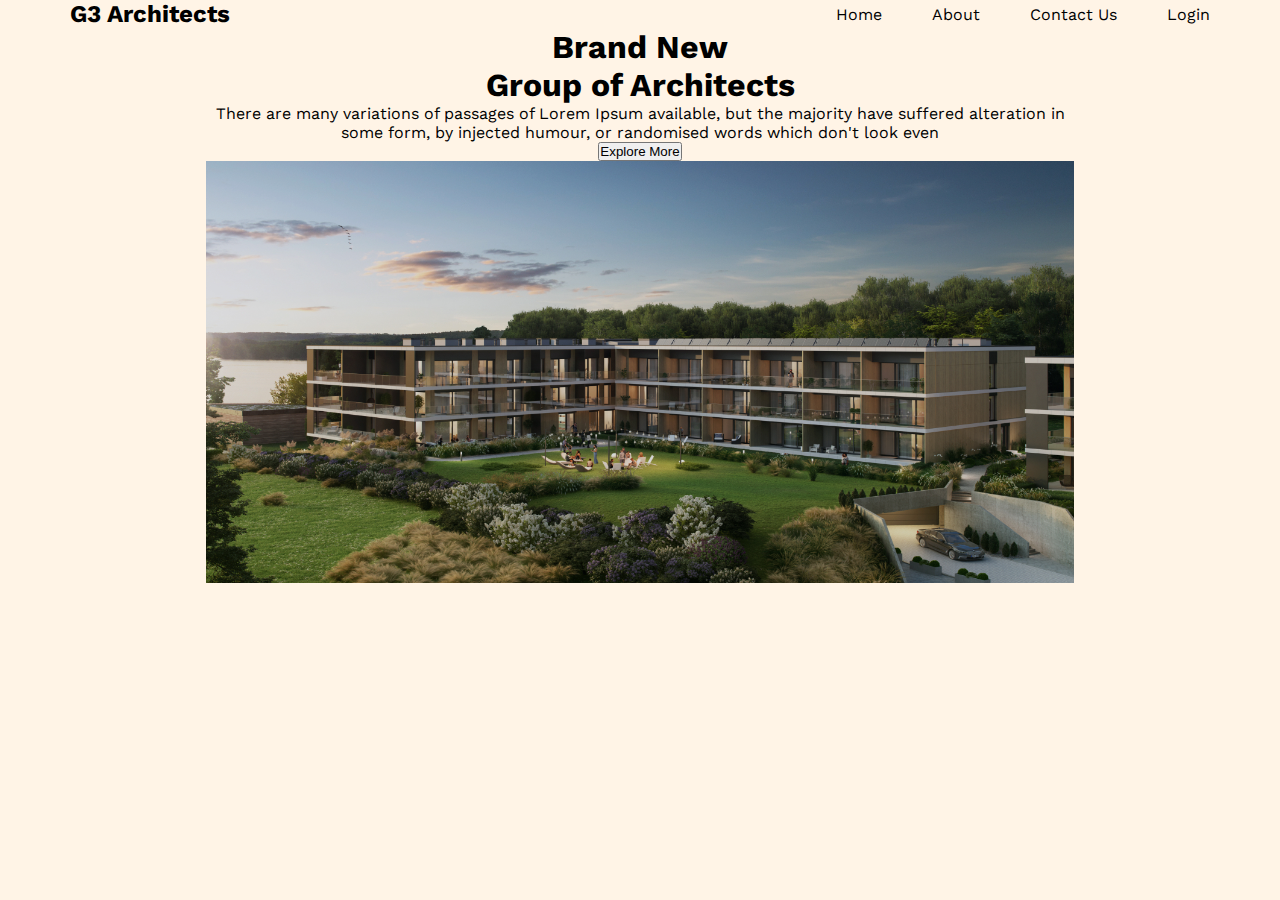
==== week-2/bd-architects/index.html @ 9b281afd "initial commit" ====
<!DOCTYPE html>
<html lang="en">
<head>
    <meta charset="UTF-8">
    <meta name="viewport" content="width=device-width, initial-scale=1.0">
    <title>BD Architect</title>
    <link rel="stylesheet" href="./styles/style.css">
</head>
<body>
    <header>
        <div class="container">
            <nav>
                <h2 class="brand-logo"><a href="#">G3 Architects</a></h2>
                <ul class="navbar">
                    <li class="nav-item"><a href="#">Home</a></li>
                    <li class="nav-item"><a href="#">About</a></li>
                    <li class="nav-item"><a href="#">Contact Us</a></li>
                    <li class="nav-item"><a href="#">Login</a></li>
                </ul>
            </nav>
            <div class="header-content">
                <div class="content">
                    <h1>Brand New <br> Group of Architects</h1>
                    <p>There are many variations of passages of Lorem Ipsum available, but the majority have suffered alteration in <br> some form, by injected humour, or randomised words which don't look even</p>
                </div>
                <button class="btn btn-explore">Explore More</button>
                <img src="./images/banner.png" alt="Banner image">
            </div>
        </div>
    </header>
</body>
</html>
---- week-2/bd-architects/styles/style.css ----
@import url('https://fonts.googleapis.com/css2?family=Work+Sans:ital,wght@0,100..900;1,100..900&display=swap');

*{
    padding: 0;
    margin: 0;
    box-sizing: border-box;
}

:root{
    --primary-color: #FF900E;
}

body {
    width: 100%;
    font-family: "Work Sans", sans-serif;
}

ul {
    list-style-type: none;
}

a {
    text-decoration: none;
    cursor: pointer;
}

/* Header */
header {
    height: 100vh;
    background-color: rgba(255, 144, 14, 10%);
}
.container{
    max-width: 1140px;
    margin: auto;
}
/* Navbar */
nav {
    width: 100%;
    display: flex;
    justify-content: space-between;
    align-items: center;
}
.brand-logo > a{
    color: black;
}
.navbar {
    display: flex;
    gap: 50px;
}
.nav-item > a{
    color: black;
}
.header-content{
    display: flex;
    flex-direction: column;
    align-items: center;
}
.content {
    text-align: center;
}
.header-content > img {
    object-fit: cover;
    width: 868px;
}
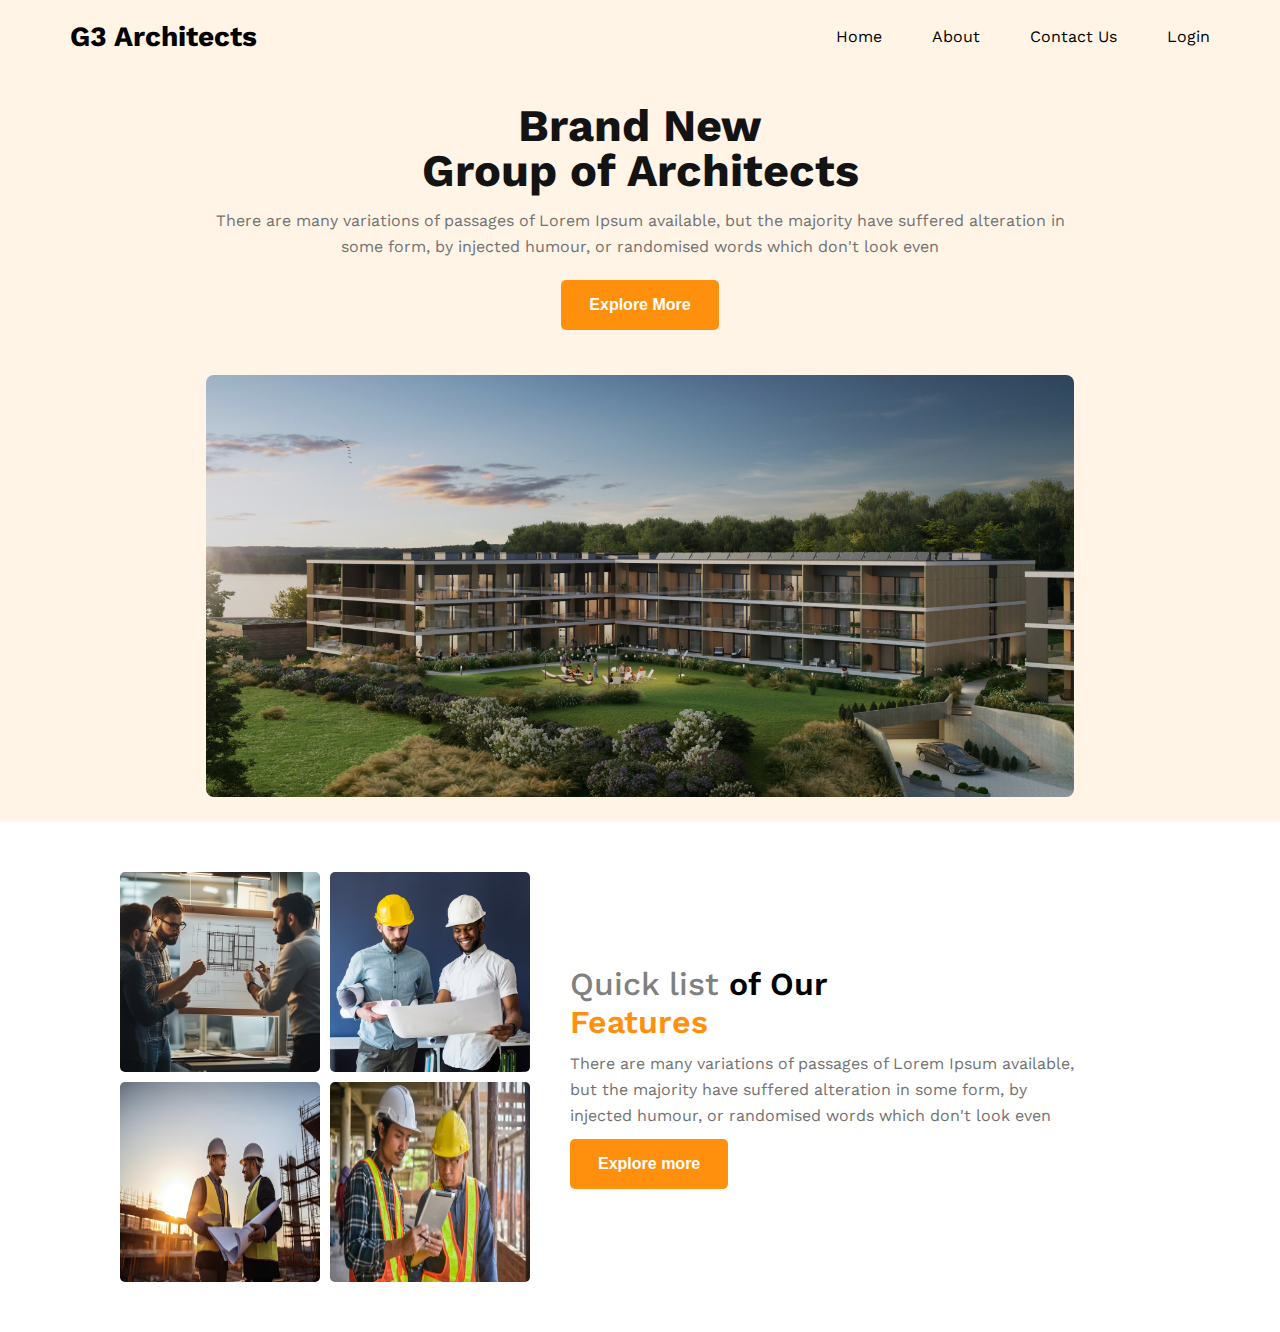
==== commit 5f343e0c: "feature section done" ====
--- a/week-2/bd-architects/index.html
+++ b/week-2/bd-architects/index.html
@@ -1,32 +1,62 @@
 <!DOCTYPE html>
 <html lang="en">
-<head>
-    <meta charset="UTF-8">
-    <meta name="viewport" content="width=device-width, initial-scale=1.0">
+  <head>
+    <meta charset="UTF-8" />
+    <meta name="viewport" content="width=device-width, initial-scale=1.0" />
     <title>BD Architect</title>
-    <link rel="stylesheet" href="./styles/style.css">
-</head>
-<body>
+    <link rel="stylesheet" href="./styles/style.css" />
+  </head>
+  <body>
     <header>
-        <div class="container">
-            <nav>
-                <h2 class="brand-logo"><a href="#">G3 Architects</a></h2>
-                <ul class="navbar">
-                    <li class="nav-item"><a href="#">Home</a></li>
-                    <li class="nav-item"><a href="#">About</a></li>
-                    <li class="nav-item"><a href="#">Contact Us</a></li>
-                    <li class="nav-item"><a href="#">Login</a></li>
-                </ul>
-            </nav>
-            <div class="header-content">
-                <div class="content">
-                    <h1>Brand New <br> Group of Architects</h1>
-                    <p>There are many variations of passages of Lorem Ipsum available, but the majority have suffered alteration in <br> some form, by injected humour, or randomised words which don't look even</p>
-                </div>
-                <button class="btn btn-explore">Explore More</button>
-                <img src="./images/banner.png" alt="Banner image">
-            </div>
+      <div class="container header">
+        <nav>
+          <h2 class="brand-logo"><a href="#">G3 Architects</a></h2>
+          <ul class="navbar">
+            <li class="nav-item"><a href="#">Home</a></li>
+            <li class="nav-item"><a href="#">About</a></li>
+            <li class="nav-item"><a href="#">Contact Us</a></li>
+            <li class="nav-item"><a href="#">Login</a></li>
+          </ul>
+        </nav>
+        <div class="header-content">
+          <div class="content">
+            <h1>
+              Brand New <br />
+              Group of Architects
+            </h1>
+            <p>
+              There are many variations of passages of Lorem Ipsum available,
+              but the majority have suffered alteration in <br />
+              some form, by injected humour, or randomised words which don't
+              look even
+            </p>
+          </div>
+          <button class="btn btn-explore">Explore More</button>
+          <img src="./images/banner.png" alt="Banner image" />
         </div>
+      </div>
     </header>
-</body>
-</html>+    <main class="container">
+      <div class="features">
+        <div class="img-grid">
+          <img src="./images/team1.png" alt="Team 1" class="single-img" />
+          <img src="./images/team2.png" alt="Team 2" class="single-img" />
+          <img src="./images/team3.png" alt="Team 3" class="single-img" />
+          <img src="./images/team4.png" alt="Team 4" class="single-img" />
+        </div>
+        <div class="feature-content">
+          <h1>
+            Quick list <span class="text-bold">of Our</span> <br />
+            <span class="text-primary">Features</span>
+            <p>
+              There are many variations of passages of Lorem Ipsum available,
+              but the majority have suffered alteration in some form, by
+              injected humour, or randomised words which don't look even
+            </p>
+            <button class="btn btn-explore">Explore more</button>
+          </h1>
+        </div>
+      </div>
+    </main>
+  </body>
+</html>
--- a/week-2/bd-architects/styles/style.css
+++ b/week-2/bd-architects/styles/style.css
@@ -1,64 +1,141 @@
-@import url('https://fonts.googleapis.com/css2?family=Work+Sans:ital,wght@0,100..900;1,100..900&display=swap');
+@import url("https://fonts.googleapis.com/css2?family=Work+Sans:ital,wght@0,100..900;1,100..900&display=swap");
 
-*{
-    padding: 0;
-    margin: 0;
-    box-sizing: border-box;
+* {
+  padding: 0;
+  margin: 0;
+  box-sizing: border-box;
 }
 
-:root{
-    --primary-color: #FF900E;
+:root {
+  --primary-color: #ff900e;
 }
 
 body {
-    width: 100%;
-    font-family: "Work Sans", sans-serif;
+  width: 100%;
+  font-family: "Work Sans", sans-serif;
 }
 
 ul {
-    list-style-type: none;
+  list-style-type: none;
 }
 
 a {
-    text-decoration: none;
-    cursor: pointer;
+  text-decoration: none;
+  cursor: pointer;
+}
+p {
+  color: rgb(114, 114, 114);
+  font-size: 16px;
+  font-weight: 400;
+  line-height: 26px;
+}
+.btn {
+  padding: 16px 28px;
+  border: none;
+  outline: none;
+  font-weight: 700;
+  font-size: 16px;
 }
 
 /* Header */
 header {
-    height: 100vh;
-    background-color: rgba(255, 144, 14, 10%);
+  background-color: rgba(255, 144, 14, 10%);
 }
-.container{
-    max-width: 1140px;
-    margin: auto;
+.container {
+  max-width: 1140px;
+  margin: auto;
+}
+
+.header {
+  display: flex;
+  flex-direction: column;
+  gap: 50px;
 }
 /* Navbar */
 nav {
-    width: 100%;
-    display: flex;
-    justify-content: space-between;
-    align-items: center;
+  width: 100%;
+  display: flex;
+  justify-content: space-between;
+  align-items: center;
+  margin-top: 20px;
 }
-.brand-logo > a{
-    color: black;
+.brand-logo {
+  color: rgb(19, 19, 19);
+  font-size: 28px;
+  font-weight: 700;
+  letter-spacing: 0%;
+  text-align: center;
+}
+.brand-logo > a {
+  color: black;
 }
 .navbar {
-    display: flex;
-    gap: 50px;
+  display: flex;
+  gap: 50px;
 }
-.nav-item > a{
-    color: black;
+.nav-item > a {
+  color: black;
 }
-.header-content{
-    display: flex;
-    flex-direction: column;
-    align-items: center;
+.header-content {
+  display: flex;
+  flex-direction: column;
+  gap: 20px;
+  align-items: center;
 }
 .content {
-    text-align: center;
+  text-align: center;
+}
+.content > h1 {
+  color: rgb(19, 19, 19);
+  font-size: 45px;
+  font-weight: 700;
+  line-height: 45px;
+  text-align: center;
+  margin-bottom: 15px;
 }
 .header-content > img {
-    object-fit: cover;
-    width: 868px;
-}+  object-fit: cover;
+  width: 868px;
+  border-radius: 8px;
+  margin: 25px 0;
+}
+.btn-explore {
+  background-color: var(--primary-color);
+  border-radius: 5px;
+  color: white;
+}
+/* Main */
+.features {
+  margin: 50px;
+  display: flex;
+  gap: 40px;
+  align-items: center;
+}
+.img-grid {
+  display: grid;
+  grid-template-columns: repeat(2, 1fr);
+  gap: 10px;
+}
+.img-grid > img {
+  width: 200px;
+  height: 200px;
+  border-radius: 5px;
+}
+.feature-content {
+  width: 50%;
+}
+.feature-content > h1 {
+  font-weight: 500;
+  color: gray;
+}
+.feature-content p {
+  margin: 10px 0;
+}
+.feature-content .text-bold {
+  font-weight: 600;
+  color: black;
+}
+.feature-content .text-primary {
+  font-weight: 600;
+  color: var(--primary-color);
+}
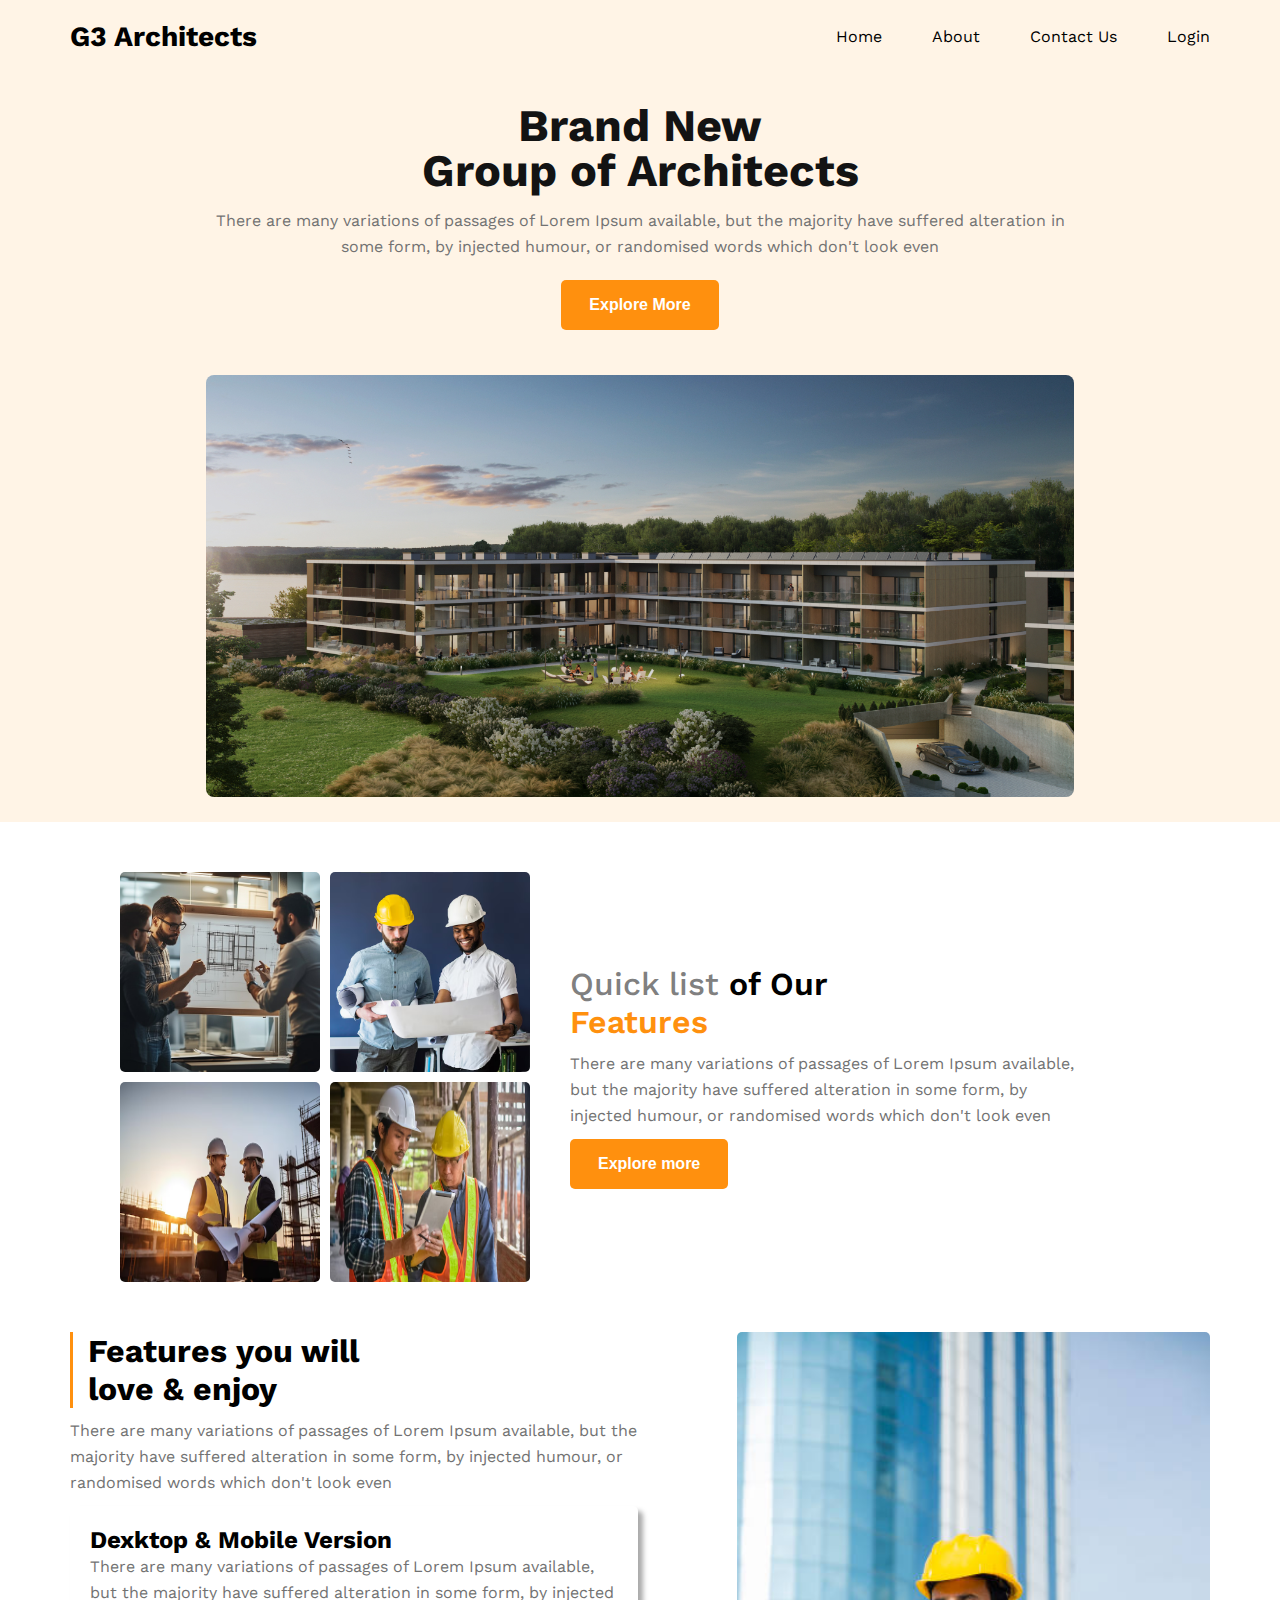
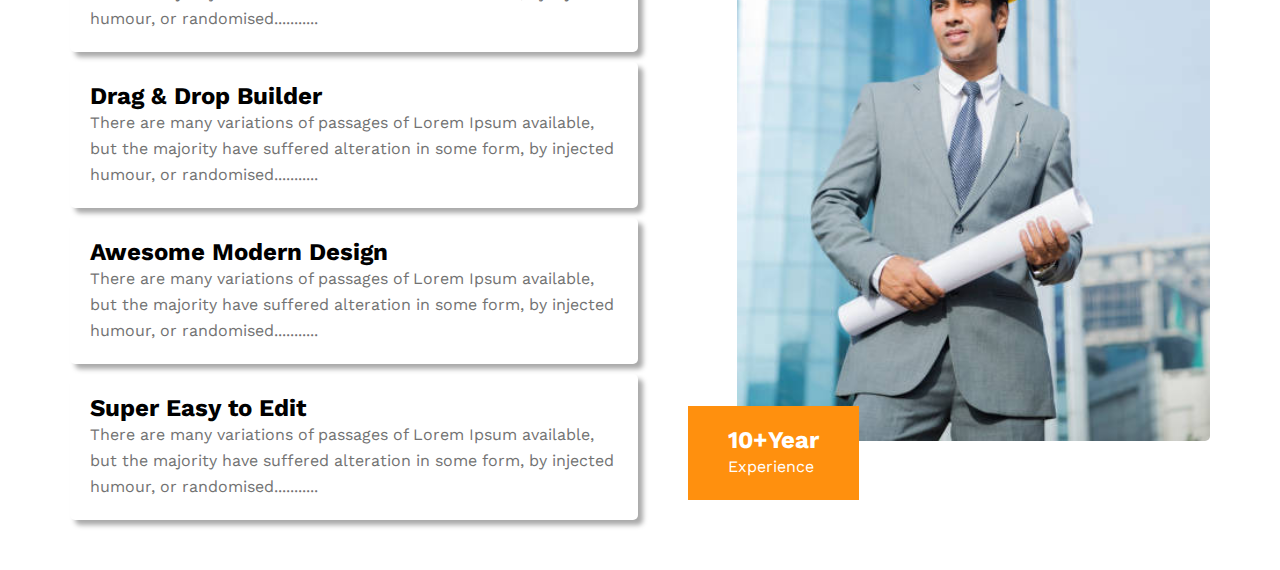
==== commit ad686621: "wow feature done" ====
--- a/week-2/bd-architects/index.html
+++ b/week-2/bd-architects/index.html
@@ -57,6 +57,60 @@
           </h1>
         </div>
       </div>
+      <div class="wow-feature">
+        <div class="love-content">
+          <h1>
+            Features you will <br />
+            love & enjoy
+          </h1>
+          <p>
+            There are many variations of passages of Lorem Ipsum available, but
+            the majority have suffered alteration in some form, by injected
+            humour, or randomised words which don't look even
+          </p>
+          <div class="feature-cards">
+            <div class="feature-card">
+              <h2>Dexktop & Mobile Version</h2>
+              <p>
+                There are many variations of passages of Lorem Ipsum available,
+                but the majority have suffered alteration in some form, by
+                injected humour, or randomised...........
+              </p>
+            </div>
+            <div class="feature-card">
+              <h2>Drag & Drop Builder</h2>
+              <p>
+                There are many variations of passages of Lorem Ipsum available,
+                but the majority have suffered alteration in some form, by
+                injected humour, or randomised...........
+              </p>
+            </div>
+            <div class="feature-card">
+              <h2>Awesome Modern Design</h2>
+              <p>
+                There are many variations of passages of Lorem Ipsum available,
+                but the majority have suffered alteration in some form, by
+                injected humour, or randomised...........
+              </p>
+            </div>
+            <div class="feature-card">
+              <h2>Super Easy to Edit</h2>
+              <p>
+                There are many variations of passages of Lorem Ipsum available,
+                but the majority have suffered alteration in some form, by
+                injected humour, or randomised...........
+              </p>
+            </div>
+          </div>
+        </div>
+        <div class="experience-arch-img">
+          <img src="./images/architect.png" alt="Architect" />
+          <div class="experience-card">
+            <h2>10+Year</h2>
+            <p style="color: white">Experience</p>
+          </div>
+        </div>
+      </div>
     </main>
   </body>
 </html>
--- a/week-2/bd-architects/styles/style.css
+++ b/week-2/bd-architects/styles/style.css
@@ -139,3 +139,48 @@
   font-weight: 600;
   color: var(--primary-color);
 }
+/* WOW feature */
+.wow-feature {
+  margin: 50px 0;
+  display: flex;
+  gap: 30px;
+}
+.love-content {
+  width: 568px;
+  display: flex;
+  flex-direction: column;
+  gap: 10px;
+}
+.love-content > h1 {
+  border-left: 3px solid var(--primary-color);
+  padding-left: 15px;
+}
+.feature-cards {
+  display: flex;
+  flex-direction: column;
+  gap: 10px;
+}
+.feature-card {
+  padding: 20px;
+  border-radius: 5px;
+  box-shadow: 5px 5px 5px #aaaaaa;
+}
+.experience-arch-img {
+  flex: 6;
+  position: relative;
+}
+.experience-arch-img img {
+  position: absolute;
+  top: 0;
+  right: 0;
+  height: 90%;
+  border-radius: 5px;
+}
+.experience-card {
+  padding: 20px 40px;
+  color: white;
+  background-color: var(--primary-color);
+  position: absolute;
+  left: 20px;
+  bottom: 20px;
+}
